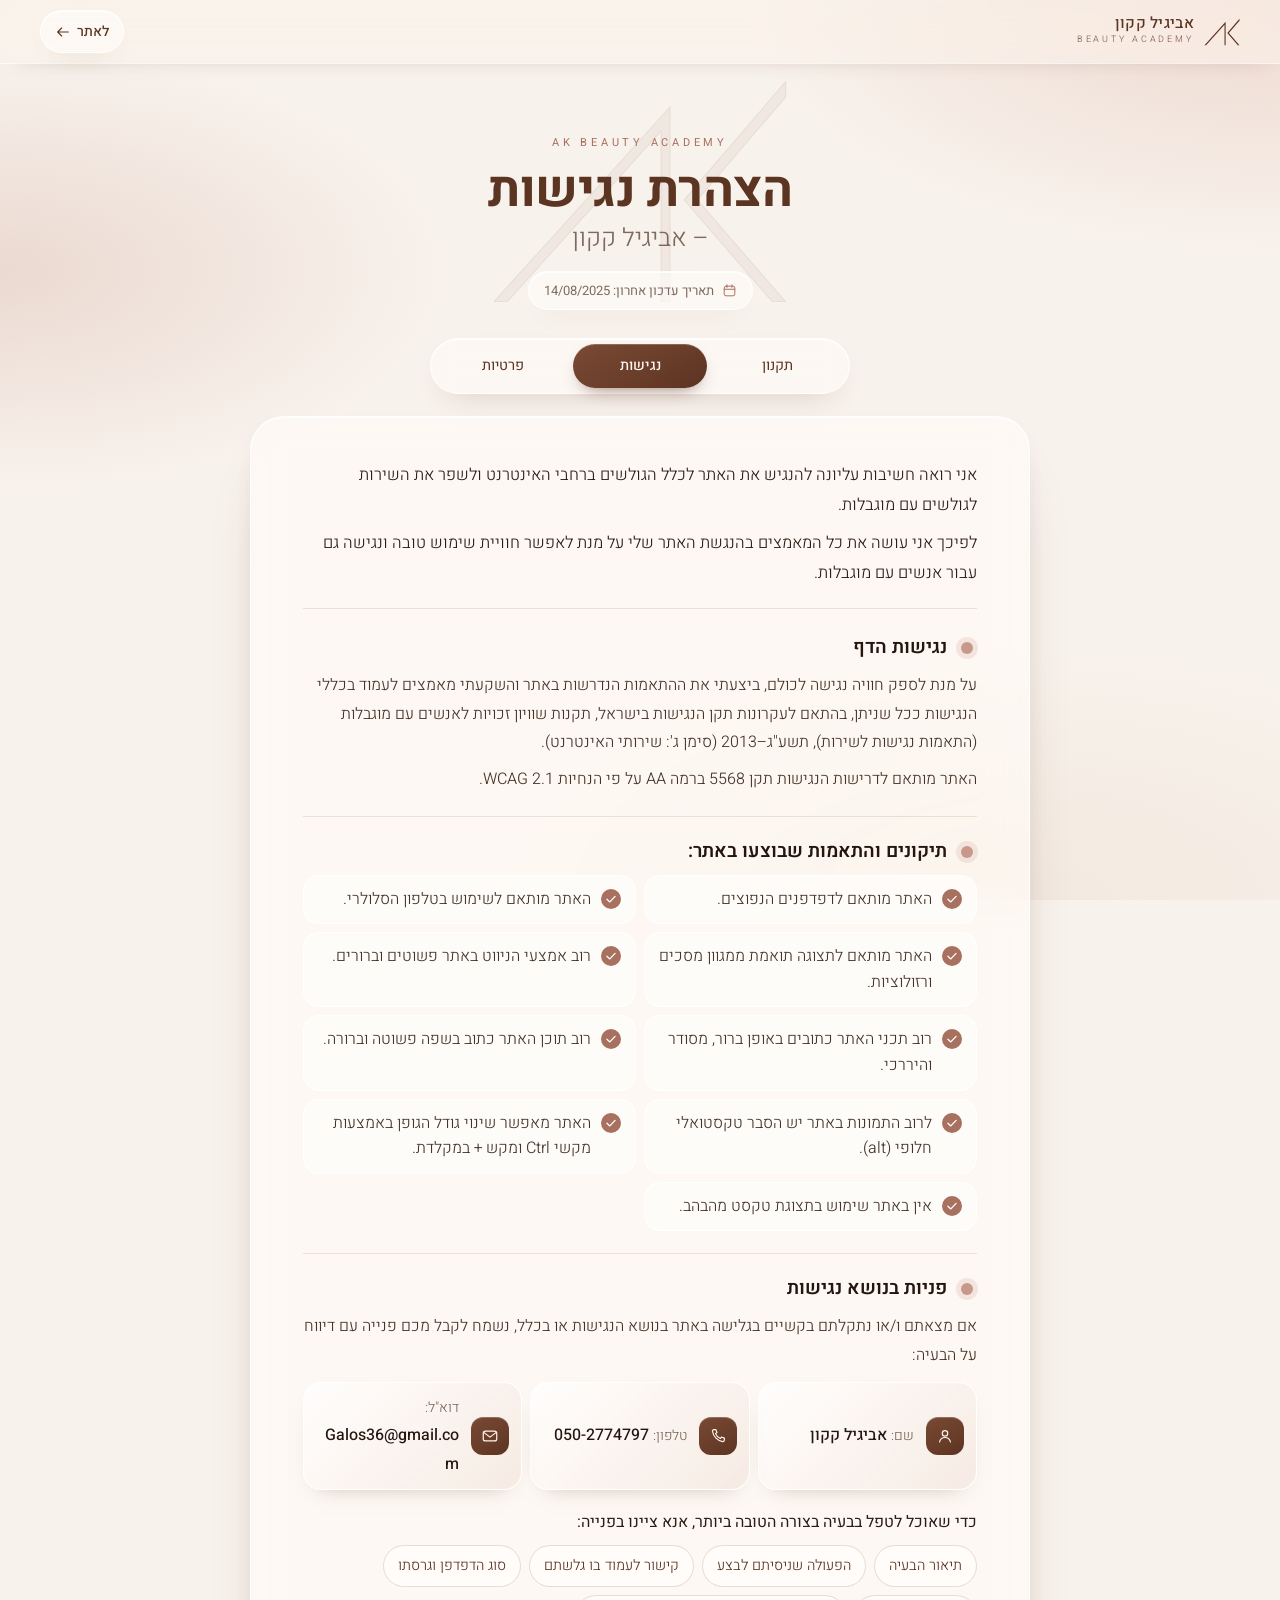
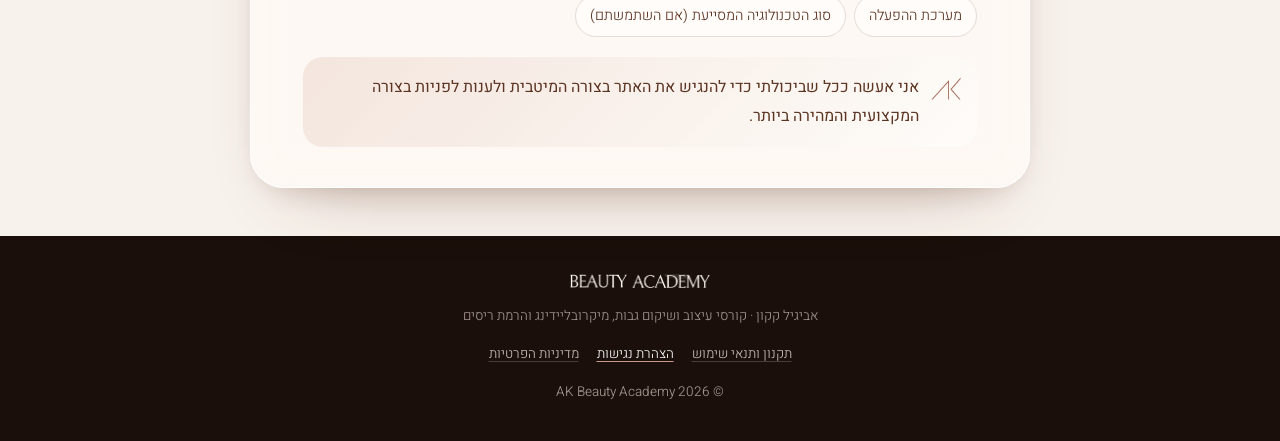
==== accessibility.html @ a06b0370 "AK Beauty Academy: site preview Co-Authored-By: Claude Opus 5.5 <noreply@anthropic.com>" ====
<!doctype html>
<html lang="he" dir="rtl">
<head>
<meta charset="utf-8">
<meta name="robots" content="noindex, nofollow">
<meta name="viewport" content="width=device-width, initial-scale=1, viewport-fit=cover">
<title>הצהרת נגישות – אביגיל קקון</title>
<meta name="description" content="הצהרת נגישות – אביגיל קקון באתר של אביגיל קקון, AK Beauty Academy.">
<meta name="theme-color" content="#f8f2ec">
<link rel="icon" type="image/png" href="assets/img/apple-touch-icon.png">
<link rel="apple-touch-icon" href="assets/img/apple-touch-icon.png">
<link rel="preconnect" href="https://fonts.googleapis.com">
<link rel="preconnect" href="https://fonts.gstatic.com" crossorigin>
<link href="https://fonts.googleapis.com/css2?family=Heebo:wght@300;400;500;600;700&display=swap" rel="stylesheet">
<link rel="stylesheet" href="legal.css?v=11011730">
</head>
<body>
<a class="lg-skip" href="#doc">דילוג לתוכן</a>
<header class="lg-hdr">
  <a class="lg-brand" href="index.html" aria-label="אביגיל קקון, לדף הבית">
    <svg viewBox="110 40 716 546" aria-hidden="true"><polygon points="119.6,576 151.6,576 518,169.3 518,576 540,576 540,111"/><polygon points="816,50.2 816,87.5 605.2,333.2 815.2,576 783.2,576 573.2,333.2"/></svg>
    <span><b>אביגיל קקון</b><small>Beauty Academy</small></span>
  </a>
  <a class="lg-back" href="index.html">לאתר<svg class="ic" viewBox="0 0 24 24" aria-hidden="true"><path d="M20 12H4M10 6l-6 6 6 6"/></svg></a>
</header>
<main>
  <section class="lg-hero">
    <svg class="lg-mark" viewBox="110 40 716 546" aria-hidden="true"><polygon points="119.6,576 151.6,576 518,169.3 518,576 540,576 540,111"/><polygon points="816,50.2 816,87.5 605.2,333.2 815.2,576 783.2,576 573.2,333.2"/></svg>
    <p class="lg-kick">AK Beauty Academy</p>
    <h1><b>הצהרת נגישות</b> <span class="sub">– אביגיל קקון</span></h1>
    <p class="lg-date"><svg class="ic" viewBox="0 0 24 24" aria-hidden="true"><rect x="3.5" y="5" width="17" height="15.5" rx="3"/><path d="M3.5 10h17M8 3v4M16 3v4"/></svg>תאריך עדכון אחרון: 14/08/2025</p>
  </section>
  <nav class="lg-tabs" aria-label="מסמכים"><a href="terms.html">תקנון</a><a href="accessibility.html" aria-current="page">נגישות</a><a href="privacy.html">פרטיות</a></nav>
  <article class="lg-doc" id="doc">
    <div class="lg-intro"><p>אני רואה חשיבות עליונה להנגיש את האתר לכלל הגולשים ברחבי האינטרנט ולשפר את השירות לגולשים עם מוגבלות.</p><p>לפיכך אני עושה את כל המאמצים בהנגשת האתר שלי על מנת לאפשר חוויית שימוש טובה ונגישה גם עבור אנשים עם מוגבלות.</p></div>
    <section class="lg-sec" style="--i:1"><h2><span class="n dot" aria-hidden="true"></span>נגישות הדף</h2><p>על מנת לספק חוויה נגישה לכולם, ביצעתי את ההתאמות הנדרשות באתר והשקעתי מאמצים לעמוד בכללי הנגישות ככל שניתן, בהתאם לעקרונות תקן הנגישות בישראל, תקנות שוויון זכויות לאנשים עם מוגבלות (התאמות נגישות לשירות), תשע"ג–2013 (סימן ג': שירותי האינטרנט).</p><p>האתר מותאם לדרישות הנגישות תקן 5568 ברמה AA על פי הנחיות WCAG 2.1.</p></section><section class="lg-sec" style="--i:2"><h2><span class="n dot" aria-hidden="true"></span>תיקונים והתאמות שבוצעו באתר:</h2><ul class="lg-checks"><li><svg class="ic" viewBox="0 0 24 24" aria-hidden="true"><path d="M5 12.5 10 17 19 7.5"/></svg><span>האתר מותאם לדפדפנים הנפוצים.</span></li><li><svg class="ic" viewBox="0 0 24 24" aria-hidden="true"><path d="M5 12.5 10 17 19 7.5"/></svg><span>האתר מותאם לשימוש בטלפון הסלולרי.</span></li><li><svg class="ic" viewBox="0 0 24 24" aria-hidden="true"><path d="M5 12.5 10 17 19 7.5"/></svg><span>האתר מותאם לתצוגה תואמת ממגוון מסכים ורזולוציות.</span></li><li><svg class="ic" viewBox="0 0 24 24" aria-hidden="true"><path d="M5 12.5 10 17 19 7.5"/></svg><span>רוב אמצעי הניווט באתר פשוטים וברורים.</span></li><li><svg class="ic" viewBox="0 0 24 24" aria-hidden="true"><path d="M5 12.5 10 17 19 7.5"/></svg><span>רוב תכני האתר כתובים באופן ברור, מסודר והיררכי.</span></li><li><svg class="ic" viewBox="0 0 24 24" aria-hidden="true"><path d="M5 12.5 10 17 19 7.5"/></svg><span>רוב תוכן האתר כתוב בשפה פשוטה וברורה.</span></li><li><svg class="ic" viewBox="0 0 24 24" aria-hidden="true"><path d="M5 12.5 10 17 19 7.5"/></svg><span>לרוב התמונות באתר יש הסבר טקסטואלי חלופי (alt).</span></li><li><svg class="ic" viewBox="0 0 24 24" aria-hidden="true"><path d="M5 12.5 10 17 19 7.5"/></svg><span>האתר מאפשר שינוי גודל הגופן באמצעות מקשי Ctrl ומקש + במקלדת.</span></li><li><svg class="ic" viewBox="0 0 24 24" aria-hidden="true"><path d="M5 12.5 10 17 19 7.5"/></svg><span>אין באתר שימוש בתצוגת טקסט מהבהב.</span></li></ul></section><section class="lg-sec" style="--i:3"><h2><span class="n dot" aria-hidden="true"></span>פניות בנושא נגישות</h2><p>אם מצאתם ו/או נתקלתם בקשיים בגלישה באתר בנושא הנגישות או בכלל, נשמח לקבל מכם פנייה עם דיווח על הבעיה:</p><div class="lg-contact"><div class="lg-c-row"><span class="lg-c-ic"><svg class="ic" viewBox="0 0 24 24" aria-hidden="true"><circle cx="12" cy="8.5" r="3.6"/><path d="M4.8 20c.8-3.8 3.6-6 7.2-6s6.4 2.2 7.2 6"/></svg></span><span><span class="lg-c-lb">שם:</span> <b>אביגיל קקון</b></span></div><div class="lg-c-row"><span class="lg-c-ic"><svg class="ic" viewBox="0 0 24 24" aria-hidden="true"><path d="M6.6 3.5h2.6l1.4 4-1.9 1.3a11.5 11.5 0 0 0 6.5 6.5l1.3-1.9 4 1.4v2.6a2 2 0 0 1-2.2 2A16.5 16.5 0 0 1 4.6 5.7a2 2 0 0 1 2-2.2z"/></svg></span><span><span class="lg-c-lb">טלפון:</span> <b><a href="tel:+972502774797" dir="ltr">050-2774797</a></b></span></div><div class="lg-c-row"><span class="lg-c-ic"><svg class="ic" viewBox="0 0 24 24" aria-hidden="true"><rect x="3" y="5.5" width="18" height="13" rx="3"/><path d="m4 7.5 8 6 8-6"/></svg></span><span><span class="lg-c-lb">דוא"ל:</span> <b><a href="mailto:Galos36@gmail.com" dir="ltr">Galos36@gmail.com</a></b></span></div></div><p class="lg-lead">כדי שאוכל לטפל בבעיה בצורה הטובה ביותר, אנא ציינו בפנייה:</p><ul class="lg-pills"><li>תיאור הבעיה</li><li>הפעולה שניסיתם לבצע</li><li>קישור לעמוד בו גלשתם</li><li>סוג הדפדפן וגרסתו</li><li>מערכת ההפעלה</li><li>סוג הטכנולוגיה המסייעת (אם השתמשתם)</li></ul></section>
    <p class="lg-outro"><svg viewBox="110 40 716 546" aria-hidden="true"><polygon points="119.6,576 151.6,576 518,169.3 518,576 540,576 540,111"/><polygon points="816,50.2 816,87.5 605.2,333.2 815.2,576 783.2,576 573.2,333.2"/></svg>אני אעשה ככל שביכולתי כדי להנגיש את האתר בצורה המיטבית ולענות לפניות בצורה המקצועית והמהירה ביותר.</p>
  </article>
</main>
<footer class="lg-ftr">
  <img src="assets/img/logo-text-white.png" alt="AK Beauty Academy">
  <div>אביגיל קקון · קורסי עיצוב ושיקום גבות, מיקרובליידינג והרמת ריסים</div>
  <nav><a href="terms.html">תקנון ותנאי שימוש</a><a href="accessibility.html" aria-current="page">הצהרת נגישות</a><a href="privacy.html">מדיניות הפרטיות</a></nav>
  <div>© 2026 AK Beauty Academy</div>
</footer>
</body>
</html>
---- legal.css ----
/* Legal pages (terms / accessibility / privacy) — same tokens as styles.css */
:root {
  --cream: #f8f2ec;
  --cream-2: #f2e8de;
  --blush: #ecd6cc;
  --rose: #c8998a;
  --rose-deep: #a8705f;
  --brown: #5c3422;
  --espresso: #24160f;
  --ink: #2b1e17;
  --muted: #7d6a5f;
  --line: rgba(92, 52, 34, .12);
  --glass: rgba(255, 252, 249, .62);
  --glass-edge: rgba(255, 255, 255, .8);
  --glass-shadow: 0 12px 32px -18px rgba(92, 52, 34, .32), inset 0 1px 0 rgba(255, 255, 255, .85);
  --ease: cubic-bezier(.22, .8, .2, 1);
  --safe-b: env(safe-area-inset-bottom, 0px);
}
* { box-sizing: border-box; margin: 0; padding: 0; }
html { -webkit-text-size-adjust: 100%; scroll-behavior: smooth; }
body {
  font-family: 'Heebo', system-ui, sans-serif; font-weight: 300; font-size: 16px; line-height: 1.8;
  color: var(--ink); background: var(--cream); overflow-x: hidden; min-height: 100vh;
}
body::before {
  content: ''; position: fixed; inset: 0; z-index: -1; pointer-events: none;
  background:
    radial-gradient(60% 40% at 100% 0%, rgba(236, 214, 204, .9), transparent 70%),
    radial-gradient(50% 35% at 0% 30%, rgba(200, 153, 138, .28), transparent 70%),
    radial-gradient(60% 40% at 80% 100%, rgba(242, 232, 222, .95), transparent 70%),
    var(--cream);
}
a { color: inherit; }
.vh { position: absolute; width: 1px; height: 1px; overflow: hidden; clip: rect(0 0 0 0); white-space: nowrap; }
.lg-skip { position: absolute; top: -60px; right: 16px; z-index: 20; padding: 10px 16px; border-radius: 99px; background: var(--brown); color: #fff; text-decoration: none; }
.lg-skip:focus { top: 12px; }
:focus-visible { outline: 2px solid var(--rose-deep); outline-offset: 3px; border-radius: 8px; }

/* header */
.lg-hdr {
  position: sticky; top: 0; z-index: 10; display: flex; align-items: center; justify-content: space-between;
  padding: calc(10px + env(safe-area-inset-top, 0px)) 16px 10px;
  background: rgba(248, 242, 236, .62); -webkit-backdrop-filter: blur(20px) saturate(1.5); backdrop-filter: blur(20px) saturate(1.5);
  box-shadow: 0 1px 0 rgba(255, 255, 255, .7), 0 8px 24px -18px rgba(92, 52, 34, .4);
}
.lg-brand { display: flex; align-items: center; gap: 10px; color: var(--brown); text-decoration: none; }
.lg-brand svg { width: 36px; height: 28px; fill: currentColor; }
.lg-brand b { display: block; font-size: 15.5px; font-weight: 500; line-height: 1.05; letter-spacing: .02em; }
.lg-brand small { display: block; font-size: 9px; letter-spacing: .32em; text-transform: uppercase; opacity: .75; line-height: 1.6; }
.lg-back {
  display: inline-flex; align-items: center; gap: 6px; padding: 8px 14px; border-radius: 99px;
  font-size: 14px; font-weight: 500; color: var(--brown); text-decoration: none;
  background: var(--glass); border: 1px solid var(--glass-edge); box-shadow: var(--glass-shadow);
  transition: transform .3s var(--ease);
}
.lg-back .ic { width: 16px; height: 16px; }
.lg-back:active { transform: scale(.96); }
.ic { fill: none; stroke: currentColor; stroke-width: 1.6; stroke-linecap: round; stroke-linejoin: round; }

/* hero */
.lg-hero { position: relative; max-width: 820px; margin: 0 auto; padding: 46px 20px 24px; text-align: center; }
.lg-mark { position: absolute; left: 50%; top: 14px; width: 230px; transform: translateX(-50%); z-index: -1; overflow: visible; }
.lg-mark polygon { fill: rgba(92, 52, 34, 0); stroke: rgba(92, 52, 34, .16); stroke-width: 2.5; stroke-dasharray: 3000; stroke-dashoffset: 3000; animation: lg-draw 2.6s var(--ease) .1s forwards, lg-fill 1.4s ease 2s forwards; }
.lg-mark polygon + polygon { animation-delay: .5s, 2.2s; }
@keyframes lg-draw { to { stroke-dashoffset: 0; } }
@keyframes lg-fill { to { fill: rgba(92, 52, 34, .05); stroke: rgba(92, 52, 34, .08); } }
.lg-kick { font-size: 11px; font-weight: 400; letter-spacing: .34em; text-transform: uppercase; color: var(--rose-deep); margin-bottom: 10px; animation: lg-up .8s var(--ease) both; }
.lg-hero h1 { font-size: clamp(32px, 9vw, 50px); font-weight: 300; line-height: 1.12; color: var(--espresso); letter-spacing: -.01em; animation: lg-up .9s var(--ease) .08s both; }
.lg-hero h1 b { font-weight: 700; color: var(--brown); }
.lg-hero h1 .sub { display: block; font-size: .5em; font-weight: 300; color: var(--muted); margin-top: 6px; letter-spacing: 0; }
.lg-date {
  display: inline-flex; align-items: center; gap: 8px; margin-top: 18px; padding: 7px 15px; border-radius: 99px;
  font-size: 13px; font-weight: 400; color: var(--muted);
  background: var(--glass); border: 1px solid var(--glass-edge); box-shadow: var(--glass-shadow);
  animation: lg-up .9s var(--ease) .16s both;
}
.lg-date .ic { width: 15px; height: 15px; color: var(--rose-deep); }

/* doc switch */
.lg-tabs {
  display: flex; gap: 4px; width: min(420px, calc(100% - 32px)); margin: 4px auto 22px; padding: 5px; border-radius: 99px;
  background: rgba(255, 252, 249, .55); border: 1px solid var(--glass-edge); box-shadow: var(--glass-shadow);
  -webkit-backdrop-filter: blur(12px); backdrop-filter: blur(12px);
  animation: lg-up .9s var(--ease) .22s both;
}
.lg-tabs a { flex: 1; padding: 9px 6px; border-radius: 99px; text-align: center; font-size: 14.5px; font-weight: 400; color: var(--brown); text-decoration: none; transition: background .3s, color .3s; }
.lg-tabs a[aria-current] { background: linear-gradient(150deg, #7a4a34, var(--brown)); color: #fff8f2; font-weight: 500; box-shadow: 0 8px 18px -10px rgba(92, 52, 34, .8), inset 0 1px 0 rgba(255, 255, 255, .2); }

/* document card */
.lg-doc {
  width: min(780px, calc(100% - 32px)); margin: 0 auto; padding: 26px 20px 22px; border-radius: 28px;
  background: var(--glass); -webkit-backdrop-filter: blur(18px) saturate(1.4); backdrop-filter: blur(18px) saturate(1.4);
  border: 1px solid var(--glass-edge); box-shadow: var(--glass-shadow), 0 34px 70px -46px rgba(92, 52, 34, .45);
  animation: lg-up 1s var(--ease) .28s both;
}
.lg-doc p { margin-bottom: 8px; color: #46342a; }
.lg-doc p:last-child { margin-bottom: 0; }
.lg-doc a { color: var(--brown); font-weight: 500; text-decoration: underline; text-decoration-color: rgba(168, 112, 95, .45); text-underline-offset: 3px; word-break: break-word; }
.lg-intro { padding-bottom: 20px; margin-bottom: 4px; border-bottom: 1px solid var(--line); }
.lg-intro p { font-size: 16.5px; color: var(--ink); }

.lg-sec { padding: 22px 0; border-bottom: 1px solid var(--line); animation: lg-up .8s var(--ease) both; animation-delay: calc(.3s + var(--i, 0) * .05s); }
.lg-sec:last-of-type { border-bottom: 0; padding-bottom: 6px; }
.lg-sec h2 { display: flex; align-items: center; gap: 12px; margin-bottom: 10px; font-size: 19px; font-weight: 600; line-height: 1.35; color: var(--espresso); }
.lg-sec .n {
  flex: none; display: grid; place-items: center; width: 36px; height: 36px; border-radius: 50%;
  font-size: 15px; font-weight: 500; color: var(--brown);
  background: linear-gradient(150deg, #fffaf6, var(--blush)); border: 1px solid rgba(255, 255, 255, .95);
  box-shadow: 0 6px 14px -8px rgba(92, 52, 34, .55);
}
.lg-sec .n.dot { width: 12px; height: 12px; background: var(--rose); border: 0; box-shadow: 0 0 0 5px rgba(200, 153, 138, .2); margin-inline: 4px 2px; }

/* lists */
.lg-list { list-style: none; display: grid; gap: 8px; margin: 10px 0 2px; }
.lg-list li { position: relative; padding-inline-start: 22px; color: #46342a; }
.lg-list li::before { content: ''; position: absolute; inset-inline-start: 3px; top: .72em; width: 7px; height: 7px; border-radius: 50%; background: var(--rose); box-shadow: 0 0 0 3px rgba(200, 153, 138, .2); }
.lg-checks { list-style: none; display: grid; gap: 8px; margin: 4px 0 0; }
.lg-checks li {
  display: flex; align-items: flex-start; gap: 10px; padding: 11px 14px; border-radius: 16px; line-height: 1.6; color: #46342a;
  background: rgba(255, 255, 255, .55); border: 1px solid rgba(255, 255, 255, .9);
}
.lg-checks .ic { flex: none; width: 20px; height: 20px; margin-top: 2px; padding: 3px; border-radius: 50%; stroke-width: 2.2; color: #fff; background: var(--rose-deep); }
.lg-pills { list-style: none; display: flex; flex-wrap: wrap; gap: 8px; margin-top: 4px; }
.lg-pills li { padding: 7px 14px; border-radius: 99px; font-size: 14.5px; color: var(--brown); background: rgba(255, 255, 255, .6); border: 1px solid rgba(92, 52, 34, .16); }
.lg-lead { margin-top: 18px !important; font-weight: 400; color: var(--ink) !important; }

/* contact card */
.lg-contact { display: grid; gap: 8px; margin-top: 12px; }
.lg-c-row {
  display: flex; align-items: center; gap: 12px; padding: 10px 12px; border-radius: 18px;
  background: linear-gradient(135deg, rgba(255, 255, 255, .8), rgba(236, 214, 204, .4));
  border: 1px solid rgba(255, 255, 255, .95); box-shadow: 0 10px 22px -18px rgba(92, 52, 34, .55);
}
.lg-c-ic { flex: none; display: grid; place-items: center; width: 38px; height: 38px; border-radius: 12px; color: #fff4ec; background: linear-gradient(150deg, #7a4a34, var(--brown)); box-shadow: inset 0 1px 0 rgba(255, 255, 255, .22); }
.lg-c-ic .ic { width: 18px; height: 18px; }
.lg-c-lb { color: var(--muted); font-size: 14px; }
.lg-c-row b { font-weight: 500; color: var(--espresso); }
.lg-c-row b a { text-decoration: none; color: var(--espresso); }
.lg-url { display: inline-block; font-size: 14.5px; }

.lg-outro {
  display: flex; align-items: flex-start; gap: 12px; margin-top: 14px !important; padding: 16px; border-radius: 20px;
  font-weight: 400; color: var(--brown) !important; background: linear-gradient(135deg, rgba(236, 214, 204, .55), rgba(255, 255, 255, .5));
}
.lg-outro svg { flex: none; width: 30px; height: 23px; margin-top: 4px; fill: var(--rose-deep); }

/* footer */
.lg-ftr { margin-top: 48px; padding: 38px 20px calc(36px + var(--safe-b)); text-align: center; font-size: 13.5px; color: rgba(255, 240, 232, .6); background: #1a0f0a; }
.lg-ftr img { display: block; width: 140px; margin: 0 auto 16px; }
.lg-ftr nav { display: flex; flex-wrap: wrap; justify-content: center; gap: 8px 18px; margin: 14px 0; }
.lg-ftr nav a { color: rgba(255, 240, 232, .78); text-underline-offset: 3px; text-decoration-color: rgba(255, 255, 255, .2); }
.lg-ftr nav a[aria-current] { color: #fff; text-decoration-color: var(--rose); }

@keyframes lg-up { from { opacity: 0; transform: translateY(14px); } to { opacity: 1; transform: none; } }

@media (min-width: 760px) {
  .lg-hdr { padding-inline: 40px; }
  .lg-hero { padding-top: 70px; }
  .lg-mark { width: 300px; }
  .lg-doc { padding: 44px 52px 40px; border-radius: 34px; }
  .lg-checks { grid-template-columns: 1fr 1fr; }
  .lg-contact { grid-template-columns: repeat(auto-fit, minmax(200px, 1fr)); }
}
@media (prefers-reduced-motion: reduce) {
  *, *::before { animation: none !important; transition: none !important; }
  .lg-mark polygon { stroke-dashoffset: 0; fill: rgba(92, 52, 34, .05); }
}
@media print {
  body::before, .lg-hdr, .lg-tabs, .lg-ftr, .lg-mark, .lg-skip { display: none !important; }
  .lg-doc { box-shadow: none; border: 0; background: none; width: 100%; padding: 0; }
  * { animation: none !important; }
}
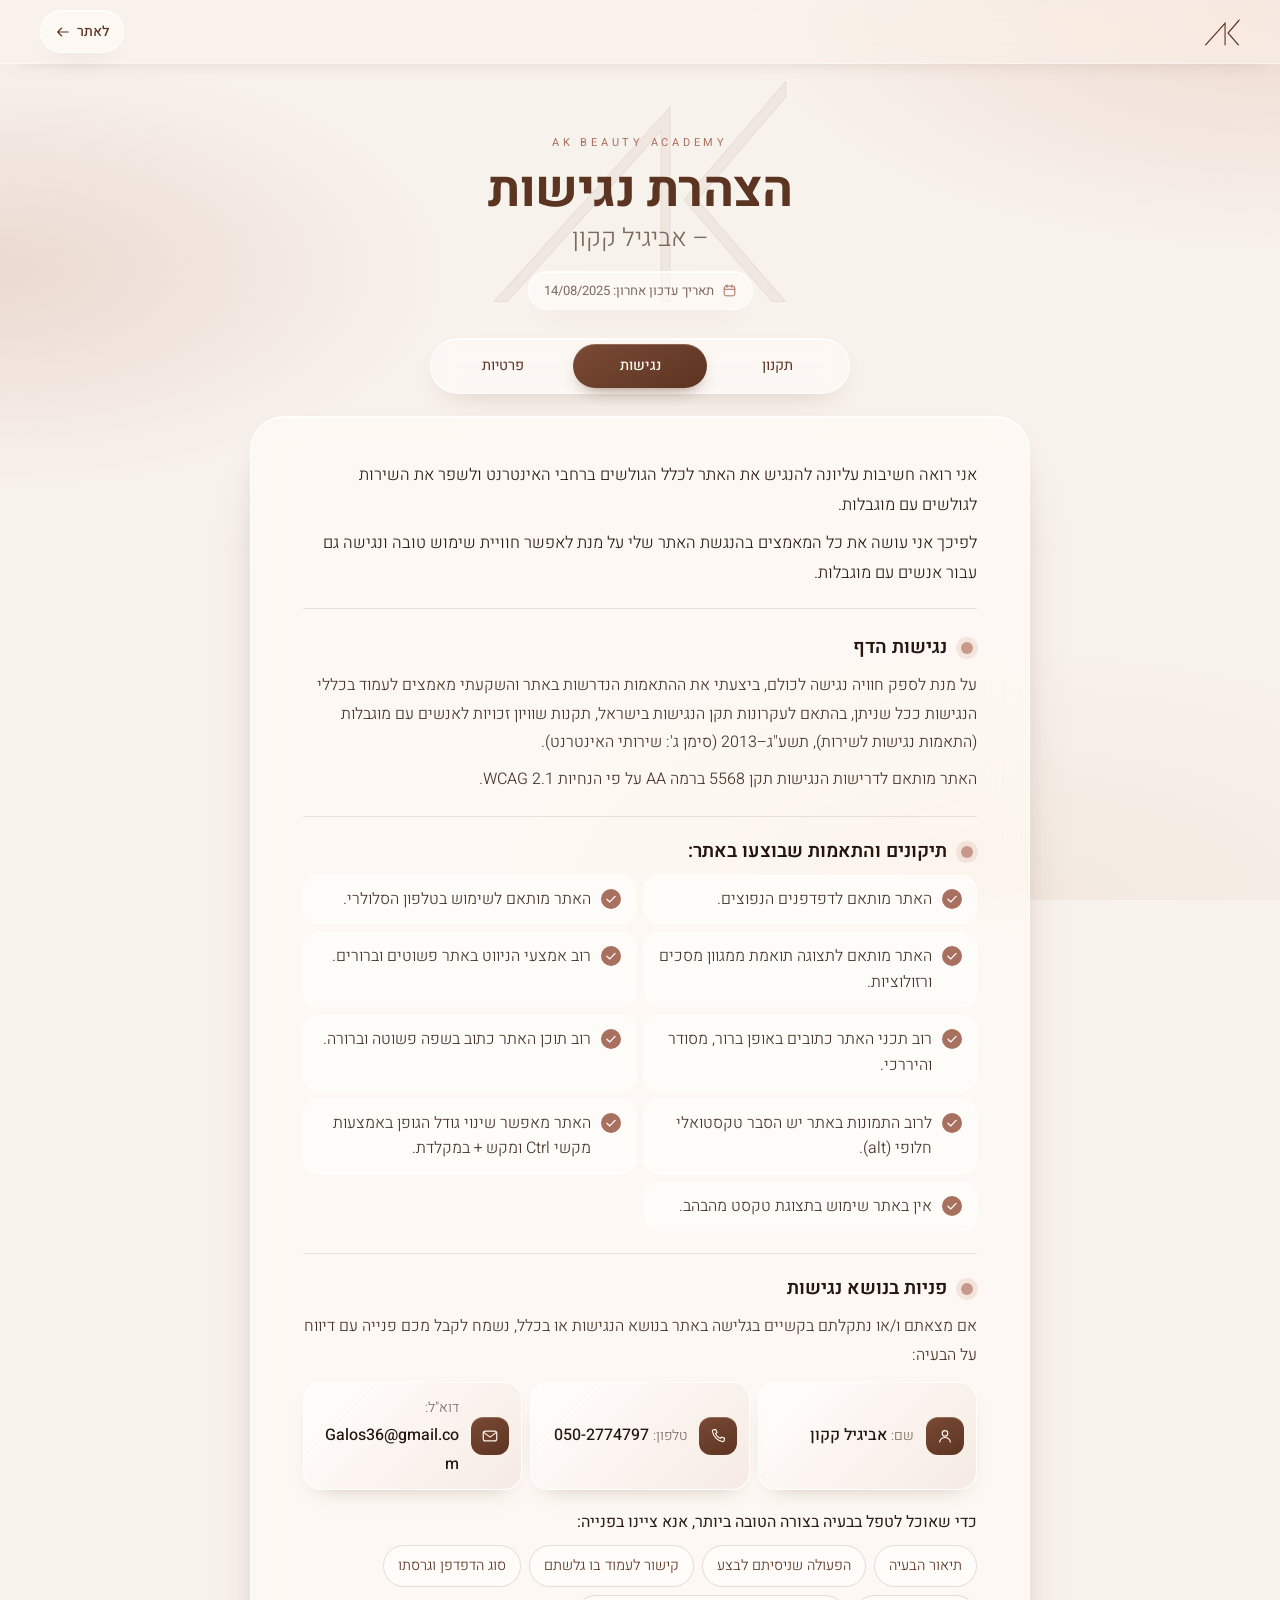
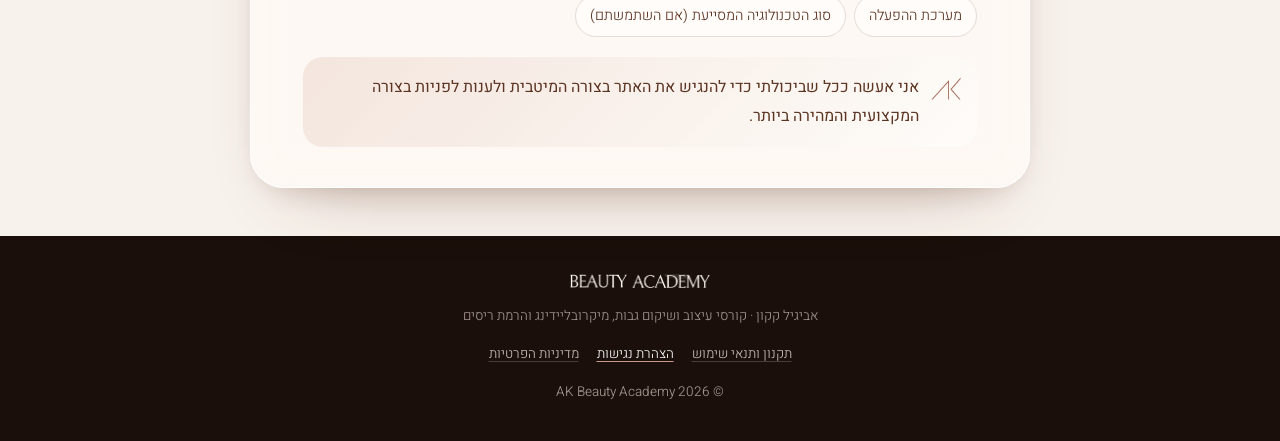
==== commit 69ddbc40: "Legal pages: logo only in the header Co-Authored-By: Claude Opus 5.5 <noreply@anthropic.com>" ====
--- a/accessibility.html
+++ b/accessibility.html
@@ -19,7 +19,6 @@
 <header class="lg-hdr">
   <a class="lg-brand" href="index.html" aria-label="אביגיל קקון, לדף הבית">
     <svg viewBox="110 40 716 546" aria-hidden="true"><polygon points="119.6,576 151.6,576 518,169.3 518,576 540,576 540,111"/><polygon points="816,50.2 816,87.5 605.2,333.2 815.2,576 783.2,576 573.2,333.2"/></svg>
-    <span><b>אביגיל קקון</b><small>Beauty Academy</small></span>
   </a>
   <a class="lg-back" href="index.html">לאתר<svg class="ic" viewBox="0 0 24 24" aria-hidden="true"><path d="M20 12H4M10 6l-6 6 6 6"/></svg></a>
 </header>
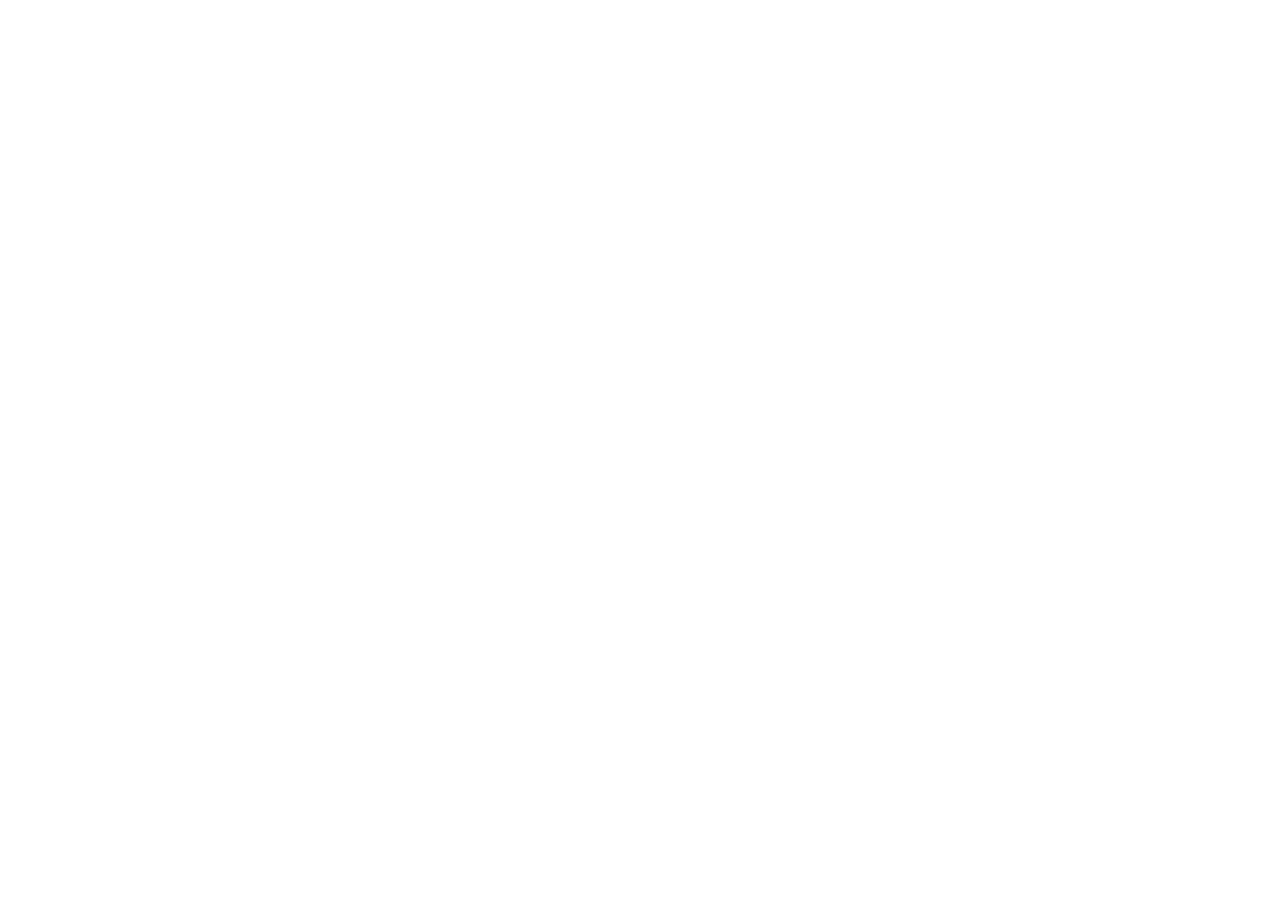
==== commit 6c95224c: "Moved: every page now opens the same page on ak-beauty.netlify.app (with its link details), so there" ====
--- a/accessibility.html
+++ b/accessibility.html
@@ -2,45 +2,13 @@
 <html lang="he" dir="rtl">
 <head>
 <meta charset="utf-8">
+<meta name="viewport" content="width=device-width, initial-scale=1">
 <meta name="robots" content="noindex, nofollow">
-<meta name="viewport" content="width=device-width, initial-scale=1, viewport-fit=cover">
-<title>הצהרת נגישות – אביגיל קקון</title>
-<meta name="description" content="הצהרת נגישות – אביגיל קקון באתר של אביגיל קקון, AK Beauty Academy.">
-<meta name="theme-color" content="#f8f2ec">
-<link rel="icon" type="image/png" href="assets/img/apple-touch-icon.png">
-<link rel="apple-touch-icon" href="assets/img/apple-touch-icon.png">
-<link rel="preconnect" href="https://fonts.googleapis.com">
-<link rel="preconnect" href="https://fonts.gstatic.com" crossorigin>
-<link href="https://fonts.googleapis.com/css2?family=Heebo:wght@300;400;500;600;700&display=swap" rel="stylesheet">
-<link rel="stylesheet" href="legal.css?v=11011730">
+<title>AK Beauty Academy</title>
+<link rel="canonical" href="https://ak-beauty.netlify.app/accessibility.html">
+<meta http-equiv="refresh" content="0; url=https://ak-beauty.netlify.app/accessibility.html">
+<script>location.replace('https://ak-beauty.netlify.app/accessibility.html' + location.search + location.hash);</script>
+<style>body{margin:0;min-height:100vh;display:grid;place-items:center;background:#f6efe8;color:#5c3422;font-family:Heebo,system-ui,sans-serif}a{color:#5c3422}</style>
 </head>
-<body>
-<a class="lg-skip" href="#doc">דילוג לתוכן</a>
-<header class="lg-hdr">
-  <a class="lg-brand" href="index.html" aria-label="אביגיל קקון, לדף הבית">
-    <svg viewBox="110 40 716 546" aria-hidden="true"><polygon points="119.6,576 151.6,576 518,169.3 518,576 540,576 540,111"/><polygon points="816,50.2 816,87.5 605.2,333.2 815.2,576 783.2,576 573.2,333.2"/></svg>
-  </a>
-  <a class="lg-back" href="index.html">לאתר<svg class="ic" viewBox="0 0 24 24" aria-hidden="true"><path d="M20 12H4M10 6l-6 6 6 6"/></svg></a>
-</header>
-<main>
-  <section class="lg-hero">
-    <svg class="lg-mark" viewBox="110 40 716 546" aria-hidden="true"><polygon points="119.6,576 151.6,576 518,169.3 518,576 540,576 540,111"/><polygon points="816,50.2 816,87.5 605.2,333.2 815.2,576 783.2,576 573.2,333.2"/></svg>
-    <p class="lg-kick">AK Beauty Academy</p>
-    <h1><b>הצהרת נגישות</b> <span class="sub">– אביגיל קקון</span></h1>
-    <p class="lg-date"><svg class="ic" viewBox="0 0 24 24" aria-hidden="true"><rect x="3.5" y="5" width="17" height="15.5" rx="3"/><path d="M3.5 10h17M8 3v4M16 3v4"/></svg>תאריך עדכון אחרון: 14/08/2025</p>
-  </section>
-  <nav class="lg-tabs" aria-label="מסמכים"><a href="terms.html">תקנון</a><a href="accessibility.html" aria-current="page">נגישות</a><a href="privacy.html">פרטיות</a></nav>
-  <article class="lg-doc" id="doc">
-    <div class="lg-intro"><p>אני רואה חשיבות עליונה להנגיש את האתר לכלל הגולשים ברחבי האינטרנט ולשפר את השירות לגולשים עם מוגבלות.</p><p>לפיכך אני עושה את כל המאמצים בהנגשת האתר שלי על מנת לאפשר חוויית שימוש טובה ונגישה גם עבור אנשים עם מוגבלות.</p></div>
-    <section class="lg-sec" style="--i:1"><h2><span class="n dot" aria-hidden="true"></span>נגישות הדף</h2><p>על מנת לספק חוויה נגישה לכולם, ביצעתי את ההתאמות הנדרשות באתר והשקעתי מאמצים לעמוד בכללי הנגישות ככל שניתן, בהתאם לעקרונות תקן הנגישות בישראל, תקנות שוויון זכויות לאנשים עם מוגבלות (התאמות נגישות לשירות), תשע"ג–2013 (סימן ג': שירותי האינטרנט).</p><p>האתר מותאם לדרישות הנגישות תקן 5568 ברמה AA על פי הנחיות WCAG 2.1.</p></section><section class="lg-sec" style="--i:2"><h2><span class="n dot" aria-hidden="true"></span>תיקונים והתאמות שבוצעו באתר:</h2><ul class="lg-checks"><li><svg class="ic" viewBox="0 0 24 24" aria-hidden="true"><path d="M5 12.5 10 17 19 7.5"/></svg><span>האתר מותאם לדפדפנים הנפוצים.</span></li><li><svg class="ic" viewBox="0 0 24 24" aria-hidden="true"><path d="M5 12.5 10 17 19 7.5"/></svg><span>האתר מותאם לשימוש בטלפון הסלולרי.</span></li><li><svg class="ic" viewBox="0 0 24 24" aria-hidden="true"><path d="M5 12.5 10 17 19 7.5"/></svg><span>האתר מותאם לתצוגה תואמת ממגוון מסכים ורזולוציות.</span></li><li><svg class="ic" viewBox="0 0 24 24" aria-hidden="true"><path d="M5 12.5 10 17 19 7.5"/></svg><span>רוב אמצעי הניווט באתר פשוטים וברורים.</span></li><li><svg class="ic" viewBox="0 0 24 24" aria-hidden="true"><path d="M5 12.5 10 17 19 7.5"/></svg><span>רוב תכני האתר כתובים באופן ברור, מסודר והיררכי.</span></li><li><svg class="ic" viewBox="0 0 24 24" aria-hidden="true"><path d="M5 12.5 10 17 19 7.5"/></svg><span>רוב תוכן האתר כתוב בשפה פשוטה וברורה.</span></li><li><svg class="ic" viewBox="0 0 24 24" aria-hidden="true"><path d="M5 12.5 10 17 19 7.5"/></svg><span>לרוב התמונות באתר יש הסבר טקסטואלי חלופי (alt).</span></li><li><svg class="ic" viewBox="0 0 24 24" aria-hidden="true"><path d="M5 12.5 10 17 19 7.5"/></svg><span>האתר מאפשר שינוי גודל הגופן באמצעות מקשי Ctrl ומקש + במקלדת.</span></li><li><svg class="ic" viewBox="0 0 24 24" aria-hidden="true"><path d="M5 12.5 10 17 19 7.5"/></svg><span>אין באתר שימוש בתצוגת טקסט מהבהב.</span></li></ul></section><section class="lg-sec" style="--i:3"><h2><span class="n dot" aria-hidden="true"></span>פניות בנושא נגישות</h2><p>אם מצאתם ו/או נתקלתם בקשיים בגלישה באתר בנושא הנגישות או בכלל, נשמח לקבל מכם פנייה עם דיווח על הבעיה:</p><div class="lg-contact"><div class="lg-c-row"><span class="lg-c-ic"><svg class="ic" viewBox="0 0 24 24" aria-hidden="true"><circle cx="12" cy="8.5" r="3.6"/><path d="M4.8 20c.8-3.8 3.6-6 7.2-6s6.4 2.2 7.2 6"/></svg></span><span><span class="lg-c-lb">שם:</span> <b>אביגיל קקון</b></span></div><div class="lg-c-row"><span class="lg-c-ic"><svg class="ic" viewBox="0 0 24 24" aria-hidden="true"><path d="M6.6 3.5h2.6l1.4 4-1.9 1.3a11.5 11.5 0 0 0 6.5 6.5l1.3-1.9 4 1.4v2.6a2 2 0 0 1-2.2 2A16.5 16.5 0 0 1 4.6 5.7a2 2 0 0 1 2-2.2z"/></svg></span><span><span class="lg-c-lb">טלפון:</span> <b><a href="tel:+972502774797" dir="ltr">050-2774797</a></b></span></div><div class="lg-c-row"><span class="lg-c-ic"><svg class="ic" viewBox="0 0 24 24" aria-hidden="true"><rect x="3" y="5.5" width="18" height="13" rx="3"/><path d="m4 7.5 8 6 8-6"/></svg></span><span><span class="lg-c-lb">דוא"ל:</span> <b><a href="mailto:Galos36@gmail.com" dir="ltr">Galos36@gmail.com</a></b></span></div></div><p class="lg-lead">כדי שאוכל לטפל בבעיה בצורה הטובה ביותר, אנא ציינו בפנייה:</p><ul class="lg-pills"><li>תיאור הבעיה</li><li>הפעולה שניסיתם לבצע</li><li>קישור לעמוד בו גלשתם</li><li>סוג הדפדפן וגרסתו</li><li>מערכת ההפעלה</li><li>סוג הטכנולוגיה המסייעת (אם השתמשתם)</li></ul></section>
-    <p class="lg-outro"><svg viewBox="110 40 716 546" aria-hidden="true"><polygon points="119.6,576 151.6,576 518,169.3 518,576 540,576 540,111"/><polygon points="816,50.2 816,87.5 605.2,333.2 815.2,576 783.2,576 573.2,333.2"/></svg>אני אעשה ככל שביכולתי כדי להנגיש את האתר בצורה המיטבית ולענות לפניות בצורה המקצועית והמהירה ביותר.</p>
-  </article>
-</main>
-<footer class="lg-ftr">
-  <img src="assets/img/logo-text-white.png" alt="AK Beauty Academy">
-  <div>אביגיל קקון · קורסי עיצוב ושיקום גבות, מיקרובליידינג והרמת ריסים</div>
-  <nav><a href="terms.html">תקנון ותנאי שימוש</a><a href="accessibility.html" aria-current="page">הצהרת נגישות</a><a href="privacy.html">מדיניות הפרטיות</a></nav>
-  <div>© 2026 AK Beauty Academy</div>
-</footer>
-</body>
+<body><p>האתר עבר לכתובת חדשה: <a href="https://ak-beauty.netlify.app/accessibility.html">ak-beauty.netlify.app</a></p></body>
 </html>
